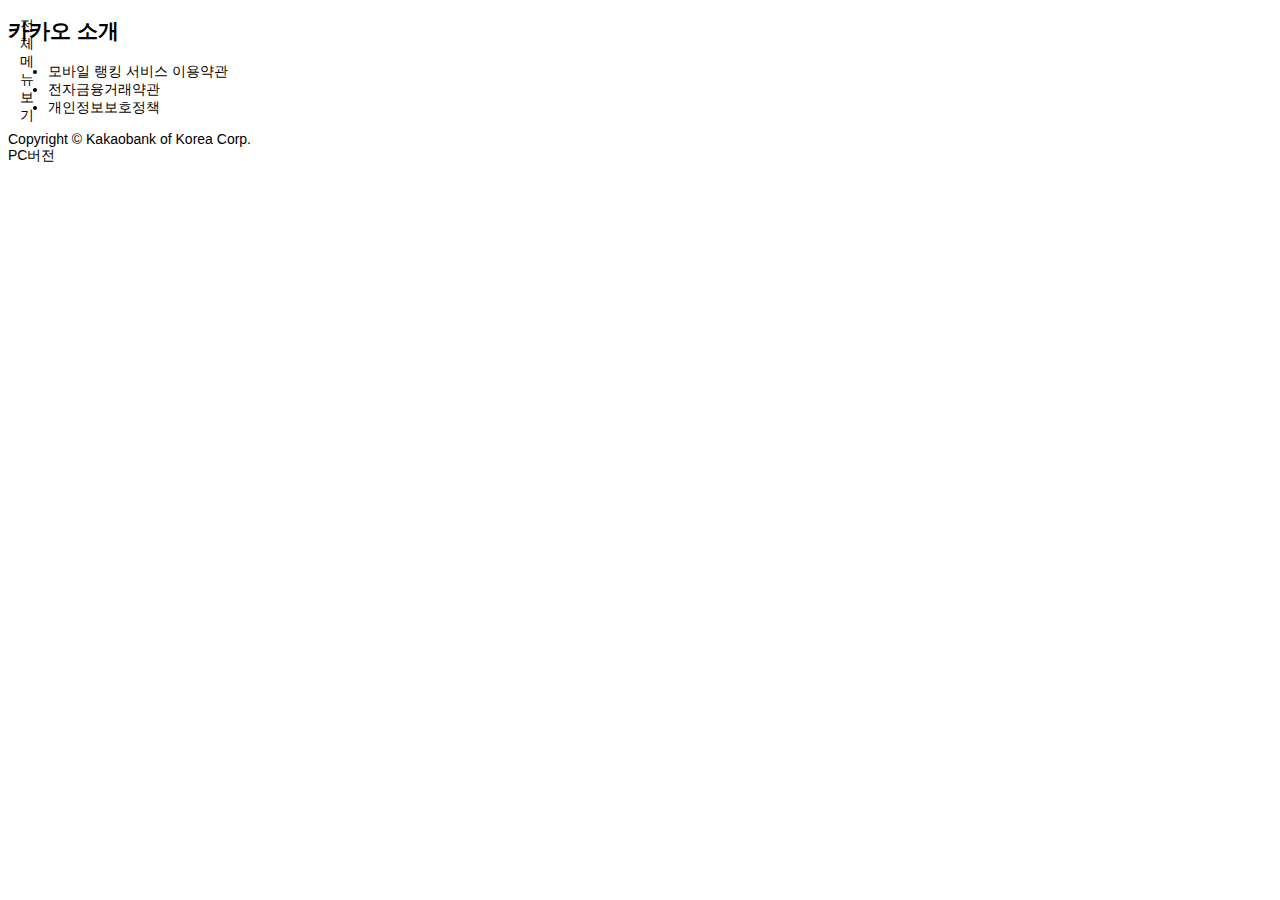
==== sub1_about_kakao.html @ 4d4aa613 "기존작업모든파일업로드" ====
<!DOCTYPE html>
<html lang="ko">
<head>
    <meta charset="UTF-8">
    <meta http-equiv="X-UA-Compatible" content="IE=edge">
    <meta name="viewport" content="width=device-width, initial-scale=1.0">
    <title>kakao bank-introduction of kakao</title>
    <link rel="stylesheet" href="css/my-reset.css">
    <link rel="stylesheet" href="css/header.css">
    <link rel="stylesheet" href="css/footer.css">
    <link rel="stylesheet" href="css/main_sect.css">
</head>
<body>
    <div id="wrap">
        <header>
            <h1><a href="index.html">카카오뱅크</a></h1>
            <nav>
                <button class="btn_show_all_menu">전체 메뉴 보기</button>
                <div class="all_menu">
                    <h2>카카오뱅크 전체 메뉴</h2>
                    <ul>
                        <li><a href="sub1_about_kakao.html">카카오뱅크 소개</a></li>
                        <li><a href="sub2_gong.html">공지/이벤트</a></li>
                        <li><a href="sub3_qna.html">자주묻는질문</a></li>
                    </ul>
                    <button class="btn_hide_all_menu">전체 메뉴 닫기</button>
                </div>
            </nav>
        </header>
        

        <section>
            <h2>카카오 소개</h2>
        </section>

        <footer>
            <ul>
                <li><a href="#">모바일 랭킹 서비스 이용약관</a></li>
                <li><a href="#">전자금융거래약관</a></li>
                <li><a href="#">개인정보보호정책</a></li>
            </ul>
            <p>
                Copyright &copy; Kakaobank of Korea Corp. <a href="https://www.kakaobank.com">PC버전</a>
            </p>
        </footer>
    </div>
</body>
</html>
---- css/header.css ----
.bgico {
    background-image: url(../images/kabang.png);
    background-repeat: no-repeat;
    overflow: hidden;
    color: transparent;
  }
  #wrap {
    min-width: 360px;
  }
  header {
    position: absolute;
    top: 0;
    left: 0;
    width: 100%;
    padding: 16px 14px;
  }
  header h1 {
    color: #fff;
    text-align: center;
  }
  header h1 a {
    display: inline-block;
    width: 80px;
    height: 15px;
    background-position-y: -20px;
  
    position: relative;
    z-index: 10;
  }
  header nav {
    position: absolute;
    top: 0;
    left: 0;
    width: 100%;
    padding: 16px 14px;
  }
  header nav .btn_show_all_menu {
    width: 19px;
    height: 15px;
    background-position: -80px -20px;
  }
  header nav .all_menu {
    display: none;
  
    background-color: rgba(0, 0, 0, 0.4);
    position: fixed;
    top: 0;
    left: 0;
    width: 100%;
    height: 100%;
  
    z-index: 20;
  }
  header nav .all_menu .menu_box {
    background-color: #fff;
    padding-top: 16px;
  }
  header nav .all_menu .menu_box h2 {
    width: 80px;
    height: 14px;
    margin: auto;
  }
  header nav .all_menu .menu_box ul {
    padding: 16px;
  }
  header nav .all_menu .menu_box ul li {
    border-bottom: 1px solid #f5f5f5;
  }
  header nav .all_menu .menu_box ul li:last-child {
    border-bottom: 0;
  }
  
  header nav .all_menu .menu_box ul li a {
    padding: 20px 0;
  }
  header nav .all_menu .menu_box ul li a:hover {
    font-weight: bold;
  }
  header nav .btn_hide_all_menu {
    width: 22px;
    height: 20px;
    background-position: -57px -38px;
  
    position: absolute;
    top: 14px;
    left: 14px;
  }
---- css/main_sect.css ----
.inner {
    width: 360px;
    padding: 0 18px;
    margin: auto;
  }
  .a_center {
    text-align: center;
  }
  .visual {
    height: 386px;
    background-color: #333;
    background-image: url(../images/bg_main_3.jpg);
    background-size: cover;
    background-position: center;
  
    color: #fff;
  }
  .visual h2 {
    padding-top: 127px;
    font-size: 30px;
    line-height: 1.3;
  }
  .visual p {
    padding-top: 28px;
    display: flex;
    justify-content: space-between;
  
    width: 254px;
    margin: auto;
  }
  .visual p a {
    border: 1px solid #fff;
    border-radius: 5px;
    display: flex;
    align-items: center;
    justify-content: center;
  
    width: 122px;
    height: 40px;
  }
  
  .visual p i {
    display: inline-block;
    width: 18px;
    height: 20px;
    margin-right: 8px;
  }
  .visual p i.google {
    background-position: 0 -119px;
  }
  .visual p i.apple {
    background-position: -18px -119px;
  }
  
  section > div {
    padding-top: 60px;
  }
  section h3 {
    font-size: 24px;
    line-height: 1.35;
  }
  section p {
    font-size: 13px;
    color: #696969;
    line-height: 1.5;
    padding-top: 20px;
  }
  section img {
    margin-top: 30px;
  }
  .con2,
  .con6 {
    background-color: #f7f7f7;
  }
  .con4 {
    background-color: #559cde;
  }
  .con1 {
    padding-bottom: 60px;
  }
  .con2 {
    position: relative;
  }
  .con2 .more {
    position: absolute;
    bottom: 25px;
    left: 0;
    width: 100%;
  }
  .con2 .more a {
    width: 214px;
    height: 40px;
    background-color: #fff;
    border-radius: 20px;
    margin: auto;
    text-align: center;
    line-height: 40px;
    color: #0d5895;
    font-weight: bold;
    border: 1px solid #b5baba;
  }
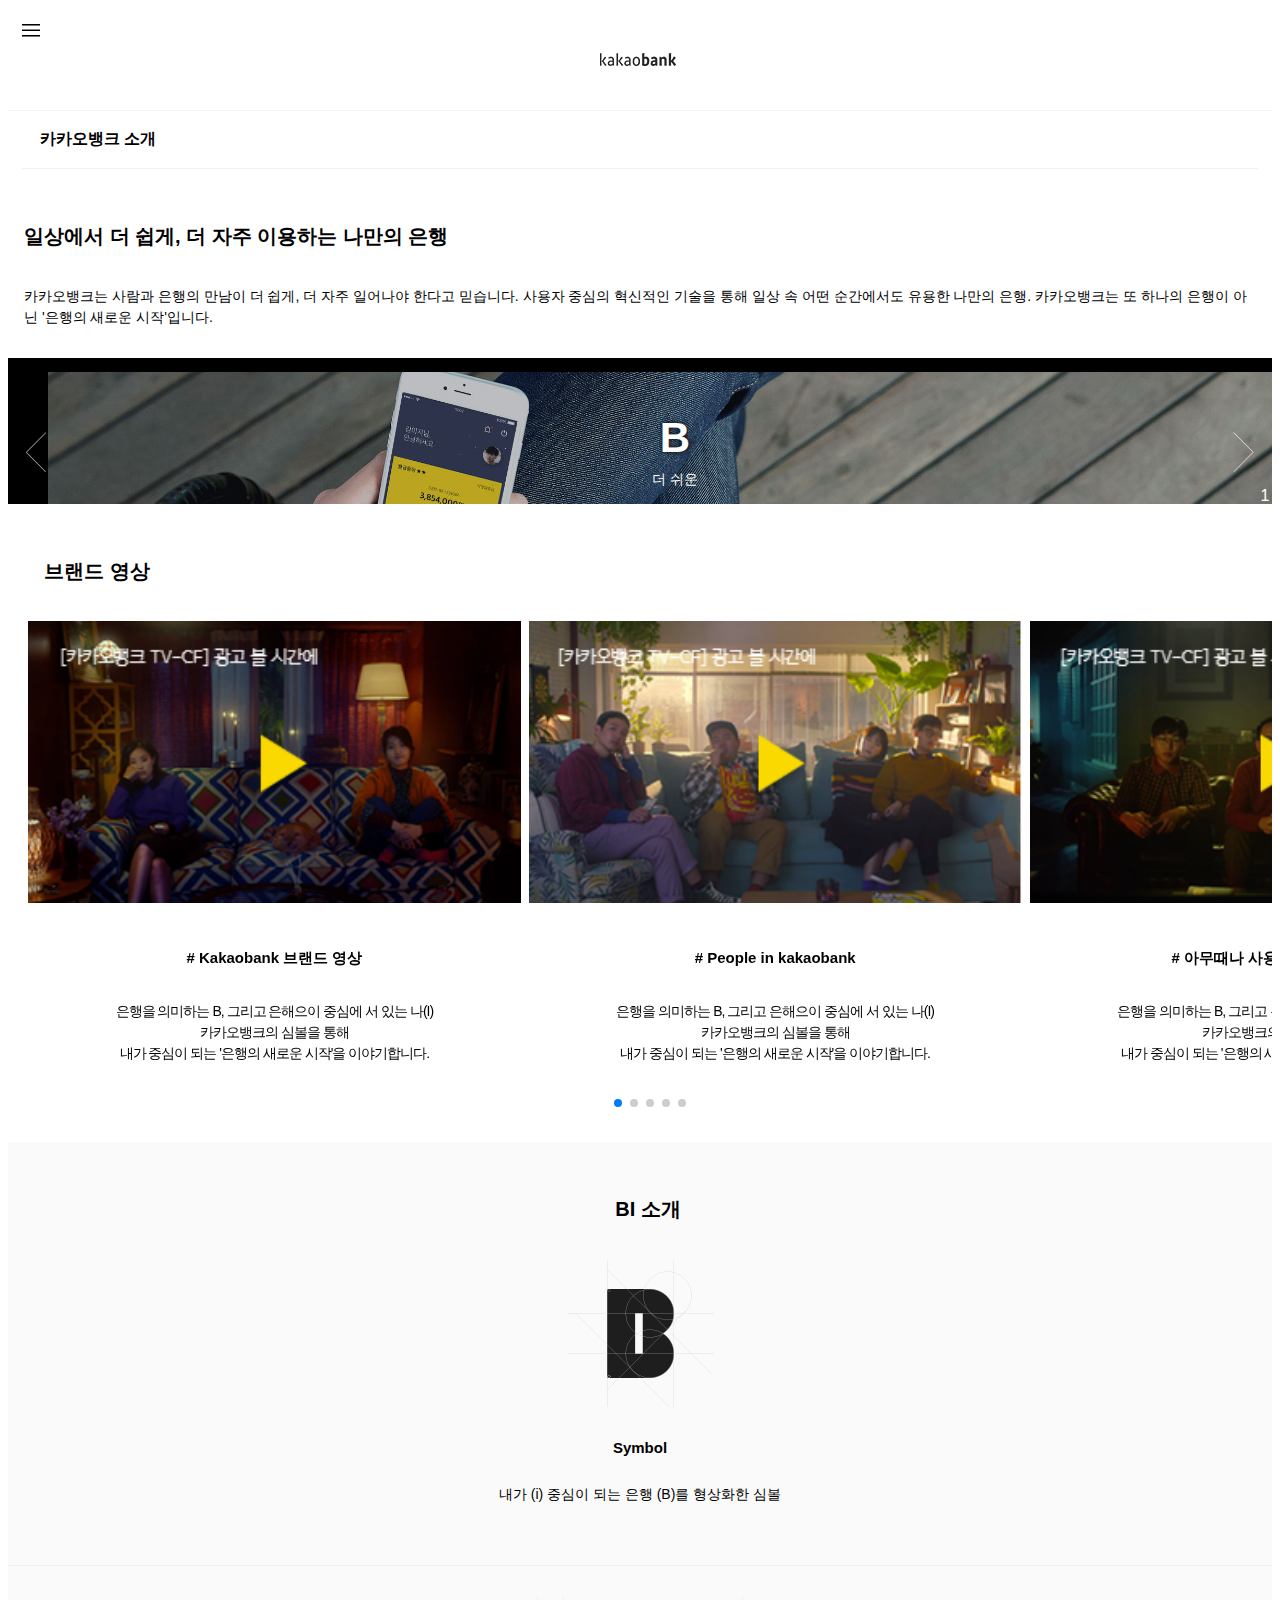
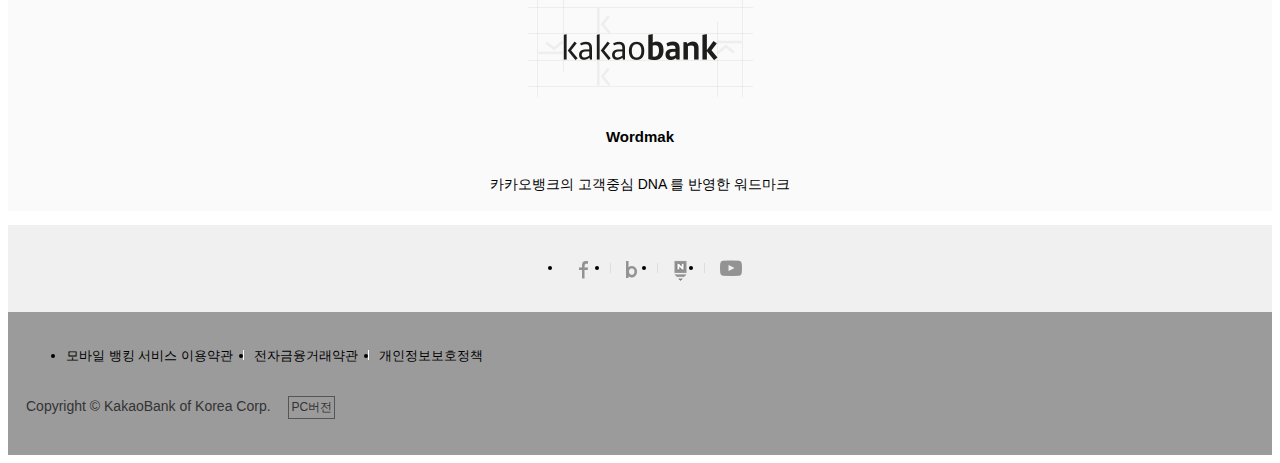
==== commit 53480a67: "서브페이지완성" ====
--- a/sub1_about_kakao.html
+++ b/sub1_about_kakao.html
@@ -1,48 +1,216 @@
 <!DOCTYPE html>
 <html lang="ko">
-<head>
-    <meta charset="UTF-8">
-    <meta http-equiv="X-UA-Compatible" content="IE=edge">
-    <meta name="viewport" content="width=device-width, initial-scale=1.0">
-    <title>kakao bank-introduction of kakao</title>
-    <link rel="stylesheet" href="css/my-reset.css">
-    <link rel="stylesheet" href="css/header.css">
-    <link rel="stylesheet" href="css/footer.css">
-    <link rel="stylesheet" href="css/main_sect.css">
-</head>
-<body>
+  <head>
+    <meta charset="UTF-8" />
+    <meta http-equiv="X-UA-Compatible" content="IE=edge" />
+    <meta name="viewport" content="width=device-width, initial-scale=1.0" />
+    <title>카카오뱅크 - 카카오소개 수정</title>
+    <link rel="stylesheet" href="css/my-reset.css" />
+    <link rel="stylesheet" href="css/header.css" />
+    <link rel="stylesheet" href="css/header-sub.css" />
+    <link rel="stylesheet" href="css/sub1-sec.css" />
+
+    <link rel="stylesheet" href="css/footer.css" />
+    <script src="https://code.jquery.com/jquery-3.6.0.min.js"></script>
+    <script src="js/common.js"></script>
+    <script src="js/sub1.js"></script>
+
+    <!-- Link Swiper's CSS -->
+    <link rel="stylesheet" href="https://unpkg.com/swiper/swiper-bundle.min.css" />
+  </head>
+  <body>
     <div id="wrap">
-        <header>
-            <h1><a href="index.html">카카오뱅크</a></h1>
-            <nav>
-                <button class="btn_show_all_menu">전체 메뉴 보기</button>
-                <div class="all_menu">
-                    <h2>카카오뱅크 전체 메뉴</h2>
-                    <ul>
-                        <li><a href="sub1_about_kakao.html">카카오뱅크 소개</a></li>
-                        <li><a href="sub2_gong.html">공지/이벤트</a></li>
-                        <li><a href="sub3_qna.html">자주묻는질문</a></li>
-                    </ul>
-                    <button class="btn_hide_all_menu">전체 메뉴 닫기</button>
-                </div>
-            </nav>
-        </header>
-        
-
-        <section>
-            <h2>카카오 소개</h2>
-        </section>
-
-        <footer>
+      <header>
+        <h1><a href="index.html" class="bgico">카카오뱅크</a></h1>
+        <nav>
+          <button class="btn_show_all_menu bgico">전체 메뉴 보기</button>
+          <div class="all_menu">
+            <div class="menu_box">
+              <h2 class="bgico">카카오뱅크 전체 메뉴</h2>
+              <ul>
+                <li><a href="sub1_about_kakao.html">카카오뱅크 소개</a></li>
+                <li><a href="sub2_gong.html">공지/이벤트</a></li>
+                <li><a href="sub3_qna.html">자주묻는질문</a></li>
+              </ul>
+              <button class="btn_hide_all_menu bgico">전체 메뉴 닫기</button>
+            </div>
+          </div>
+        </nav>
+      </header>
+
+      <section>
+        <h2>카카오뱅크 소개</h2>
+        <div class="con1">
+          <h3>일상에서 더 쉽게, 더 자주 이용하는 나만의 은행</h3>
+          <p>
+            카카오뱅크는 사람과 은행의 만남이 더 쉽게, 더 자주 일어나야 한다고 믿습니다. 사용자 중심의 혁신적인 기술을 통해 일상 속 어떤 순간에서도 유용한 나만의 은행. 카카오뱅크는 또 하나의 은행이
+            아닌 '은행의 새로운 시작'입니다.
+          </p>
+          <div class="slide">
             <ul>
-                <li><a href="#">모바일 랭킹 서비스 이용약관</a></li>
-                <li><a href="#">전자금융거래약관</a></li>
-                <li><a href="#">개인정보보호정책</a></li>
+              <li>
+                <img src="images/img_1.jpg" alt="Kakao" />
+                <p class="mess">
+                  <span>B</span>
+                  더 쉬운
+                </p>
+                <p class="pages"><span>1</span> / 4</p>
+              </li>
+              <li>
+                <img src="images/img_2.jpg" alt="Kakao" />
+                <p class="mess">
+                  <span>B</span>
+                  더 자주
+                </p>
+                <p class="pages"><span>2</span> / 4</p>
+              </li>
+              <li>
+                <img src="images/img_3.jpg" alt="Kakao" />
+                <p class="mess">
+                  <span>B</span>
+                  가장 유용한
+                </p>
+                <p class="pages"><span>3</span> / 4</p>
+              </li>
+              <li>
+                <img src="images/img_4.jpg" alt="Kakao" />
+                <p class="mess">
+                  <span>B</span>
+                  은행
+                </p>
+                <p class="pages"><span>4</span> / 4</p>
+              </li>
             </ul>
-            <p>
-                Copyright &copy; Kakaobank of Korea Corp. <a href="https://www.kakaobank.com">PC버전</a>
+            <p class="btns">
+              <button class="btn_prev bgico">이전</button>
+              <button class="btn_next bgico">다음</button>
             </p>
-        </footer>
+          </div>
+        </div>
+        <div class="con2">
+          <h3>브랜드 영상</h3>
+          <div class="swiper mySwiper">
+            <div class="swiper-wrapper">
+              <div class="swiper-slide">
+                <a href="https://youtu.be/ysPg4-mSIJo" target="_blank">
+                  <img src="images/video1.png" alt="홍보 영상" />
+                </a>
+                <p class="tit"># Kakaobank 브랜드 영상</p>
+                <p class="txt">
+                  은행을 의미하는 B, 그리고 은해으이 중심에 서 있는 나(I) <br />
+                  카카오뱅크의 심볼을 통해 <br />
+                  내가 중심이 되는 '은행의 새로운 시작'을 이야기합니다.
+                </p>
+              </div>
+              <div class="swiper-slide">
+                <a href="https://youtu.be/ysPg4-mSIJo" target="_blank">
+                  <img src="images/video2.png" alt="홍보 영상" />
+                </a>
+                <p class="tit"># People in kakaobank</p>
+                <p class="txt">
+                  은행을 의미하는 B, 그리고 은해으이 중심에 서 있는 나(I) <br />
+                  카카오뱅크의 심볼을 통해 <br />
+                  내가 중심이 되는 '은행의 새로운 시작'을 이야기합니다.
+                </p>
+              </div>
+              <div class="swiper-slide">
+                <a href="https://youtu.be/ysPg4-mSIJo" target="_blank">
+                  <img src="images/video3.png" alt="홍보 영상" />
+                </a>
+                <p class="tit"># 아무때나 사용할 수 있는 은행</p>
+                <p class="txt">
+                  은행을 의미하는 B, 그리고 은해으이 중심에 서 있는 나(I) <br />
+                  카카오뱅크의 심볼을 통해 <br />
+                  내가 중심이 되는 '은행의 새로운 시작'을 이야기합니다.
+                </p>
+              </div>
+              <div class="swiper-slide">
+                <a href="https://youtu.be/ysPg4-mSIJo" target="_blank">
+                  <img src="images/video1.png" alt="홍보 영상" />
+                </a>
+                <p class="tit"># Kakaobank 브랜드 영상</p>
+                <p class="txt">
+                  은행을 의미하는 B, 그리고 은해으이 중심에 서 있는 나(I) <br />
+                  카카오뱅크의 심볼을 통해 <br />
+                  내가 중심이 되는 '은행의 새로운 시작'을 이야기합니다.
+                </p>
+              </div>
+              <div class="swiper-slide">
+                <a href="https://youtu.be/ysPg4-mSIJo" target="_blank">
+                  <img src="images/video2.png" alt="홍보 영상" />
+                </a>
+                <p class="tit"># Kakaobank 브랜드 영상</p>
+                <p class="txt">
+                  은행을 의미하는 B, 그리고 은해으이 중심에 서 있는 나(I) <br />
+                  카카오뱅크의 심볼을 통해 <br />
+                  내가 중심이 되는 '은행의 새로운 시작'을 이야기합니다.
+                </p>
+              </div>
+              <div class="swiper-slide">
+                <a href="https://youtu.be/ysPg4-mSIJo" target="_blank">
+                  <img src="images/video3.png" alt="홍보 영상" />
+                </a>
+                <p class="tit"># Kakaobank 브랜드 영상</p>
+                <p class="txt">
+                  은행을 의미하는 B, 그리고 은해으이 중심에 서 있는 나(I) <br />
+                  카카오뱅크의 심볼을 통해 <br />
+                  내가 중심이 되는 '은행의 새로운 시작'을 이야기합니다.
+                </p>
+              </div>
+            </div>
+            <div class="swiper-pagination"></div>
+          </div>
+        </div>
+        <div class="con3">
+          <h3>BI 소개</h3>
+          <div class="symbol">
+            <img src="images/bi1.png" alt="심볼" />
+            <p class="tit">Symbol</p>
+            <p class="txt">내가 (i) 중심이 되는 은행 (B)를 형상화한 심볼</p>
+          </div>
+          <div class="wordmark">
+            <img src="images/bi2.png" alt="워드마크" />
+            <p class="tit">Wordmak</p>
+            <p class="txt">카카오뱅크의 고객중심 DNA 를 반영한 워드마크</p>
+          </div>
+        </div>
+        <div class="con4">
+          <h3 class="hide">SNS 모음</h3>
+          <ul>
+            <li><a href="#" class="bgico fa">페이스북</a></li>
+            <li><a href="#" class="bgico bl">블로그</a></li>
+            <li><a href="#" class="bgico na">네이버</a></li>
+            <li><a href="#" class="bgico yo">유투브</a></li>
+          </ul>
+        </div>
+      </section>
+
+      <footer>
+        <ul>
+          <li><a href="#">모바일 뱅킹 서비스 이용약관</a></li>
+          <li><a href="#">전자금융거래약관</a></li>
+          <li><a href="#">개인정보보호정책</a></li>
+        </ul>
+        <p>
+          Copyright &copy; KakaoBank of Korea Corp.
+          <a href="https://www.kakaobank.com">PC버전</a>
+        </p>
+      </footer>
     </div>
-</body>
-</html>+
+    <!-- Swiper JS -->
+    <script src="https://unpkg.com/swiper/swiper-bundle.min.js"></script>
+
+    <!-- Initialize Swiper -->
+    <script>
+      var swiper = new Swiper(".mySwiper", {
+        slidesPerView: 2.5,
+        spaceBetween: 8,
+        pagination: {
+          el: ".swiper-pagination",
+          clickable: true,
+        },
+      });
+    </script>
+  </body>
+</html>
--- a/css/header-sub.css
+++ b/css/header-sub.css
@@ -0,0 +1,10 @@
+header{
+    position: relative;
+    border-bottom: 1px solid #f6f6f6;
+}
+header h1 a{
+    background-position-y:  0;
+}
+header nav .btn_show_all_menu{
+    background-position: -80px 0px;
+}--- a/css/sub1-sec.css
+++ b/css/sub1-sec.css
@@ -0,0 +1,171 @@
+section h2{
+    font-size: 16px;
+    padding: 18px;
+    border-bottom: 1px solid #f2f2f2;
+    margin: 0 14px;
+}
+section > div{
+    padding-top: 34px;
+}
+section > div h3{
+    font-size: 20px;
+    padding-bottom: 16px;
+    padding-left: 16px;
+}
+section > div p{
+    line-height: 1.5;
+  padding: 0 16px 16px 16px;
+}
+.con1 .slide{
+    height: 146px;
+    overflow: hidden;
+    position: relative;
+    background-color: #000;
+}
+.con1 .slide ul{
+    display: flex;
+    width: 400%;
+
+    position: relative;
+    left: 0;
+}
+.con1 .slide ul li{
+    position: relative;
+} 
+.con1 .slide ul li p{
+    position: absolute;
+    top:0;
+    left: 0;
+    width: 100%;
+    text-align: center;
+    color: #fff;
+} 
+.con1 .slide ul li p.mess{
+    top: 20px;
+} 
+.con1 .slide ul li p.mess span{
+    font-size: 3em;
+    display: block;
+    font-weight: bold;
+    text-shadow: 0 0 5px #000;
+} 
+.con1 .slide ul li p.pages{
+    top: 100px;
+    text-align: right;
+    font-size: 12px;
+} 
+.con1 .slide ul li p.pages span{
+   font-size: 16px;
+} 
+.con1 .slide .btns{
+    position: absolute;
+    top: 40%;
+    left: 0;
+    width: 100%;
+    color: #fff;
+
+    display: flex;
+    justify-content: space-between;
+}
+.con1 .slide .btns .btn_prev{
+    background-position: -78px -113px;
+    width: 25px;
+    height: 48px;
+}
+.con1 .slide .btns .btn_next{
+    background-position: -53px -113px;
+    width: 25px;
+    height: 48px;
+}
+section h3.center{
+    text-align: center;
+    padding-top: 24px;
+}
+section h3.center::after{
+    content: "";
+    display: block;
+    width: 26px;
+    height: 2px;
+    background-color: #4d4d4d;
+    margin: 10px auto;
+}
+.con2{
+    padding-left: 20px;
+    
+}
+.con2 .mySwiper img{
+    width: 100%;
+}
+.con2 .mySwiper .tit{
+    text-align: center;
+    padding-top: 26px;
+    font-weight: bold;
+    font-size: 15px;
+}
+.con2 .mySwiper .txt{
+   text-align: center;
+   letter-spacing: -1px;
+   padding: 0 20px;
+   padding-bottom: 40px;
+}
+.con2 .mySwiper .swiper-pagination{
+    /* background: #000; */
+}
+.con3{
+    margin-top: 24px;
+    background-color: #fafafa;
+    text-align: center;
+}
+.con3 .symbol{
+    border-bottom: 1px solid #efefef;
+    padding-bottom: 30px;
+    margin-bottom: 30px;
+}
+.con3 .tit{
+    font-size: 15px;
+    padding-top: 10px;
+    padding-bottom: 10px;
+    font-weight: bold;
+}
+.con4{
+    background-color: #f0f0f0;
+    padding-bottom: 16px;
+    padding-top: 20px;
+}
+.con4 ul{
+    display: flex;
+    justify-content: center;
+}
+.con4 ul li{
+    padding: 0 16px;
+    position: relative;
+}
+.con4 ul li::after{
+    content: "";
+    display: block;
+    width: 1px;
+    height: 10px;
+    background-color: #ddd;
+    position: absolute;
+    top: 4px;
+    left: 0;
+}
+.con4 ul li:first-child::after{
+    display: none;
+}
+.con4 ul li a{
+    width: 15px;
+    height: 23px;
+    background-position-y: -138px;
+}
+.con4 ul li a.fa{}
+.con4 ul li a.bl{
+    background-position-x: -15px;
+}
+.con4 ul li a.na{
+    background-position-x: -116px;
+}
+.con4 ul li a.yo{
+    width: 22px;
+    background-position-x: -30px;
+}--- a/css/footer.css
+++ b/css/footer.css
@@ -0,0 +1,45 @@
+footer{
+    padding: 22px 18px;
+    background-color: rgb(155,155,155);
+}
+footer ul{
+    display: flex;
+    padding-bottom: 17px;
+    font-size: 13px;
+}
+footer ul li{
+    padding-right: 10px;
+}
+footer ul li a::after{
+    content: "";
+    display: inline-block;
+    width: 1px;
+    height: 10px;
+    background-color: #fff;
+    margin-left: 10px;
+}
+footer ul li:last-child a::after{
+    display: none;
+}
+footer p{
+    color: #333;
+}
+footer p a{
+    display: inline-block;
+    border: 1px solid #555;
+    font-size: 12px;
+    padding: 2px;
+    margin-left: 14px;
+}
+@media screen and (max-width:375px){
+    footer ul {
+        display: block;
+    }
+
+    footer ul li{
+        padding-bottom: 15px;
+    }
+    footer ul li a::after{
+        display: none;
+    }
+}